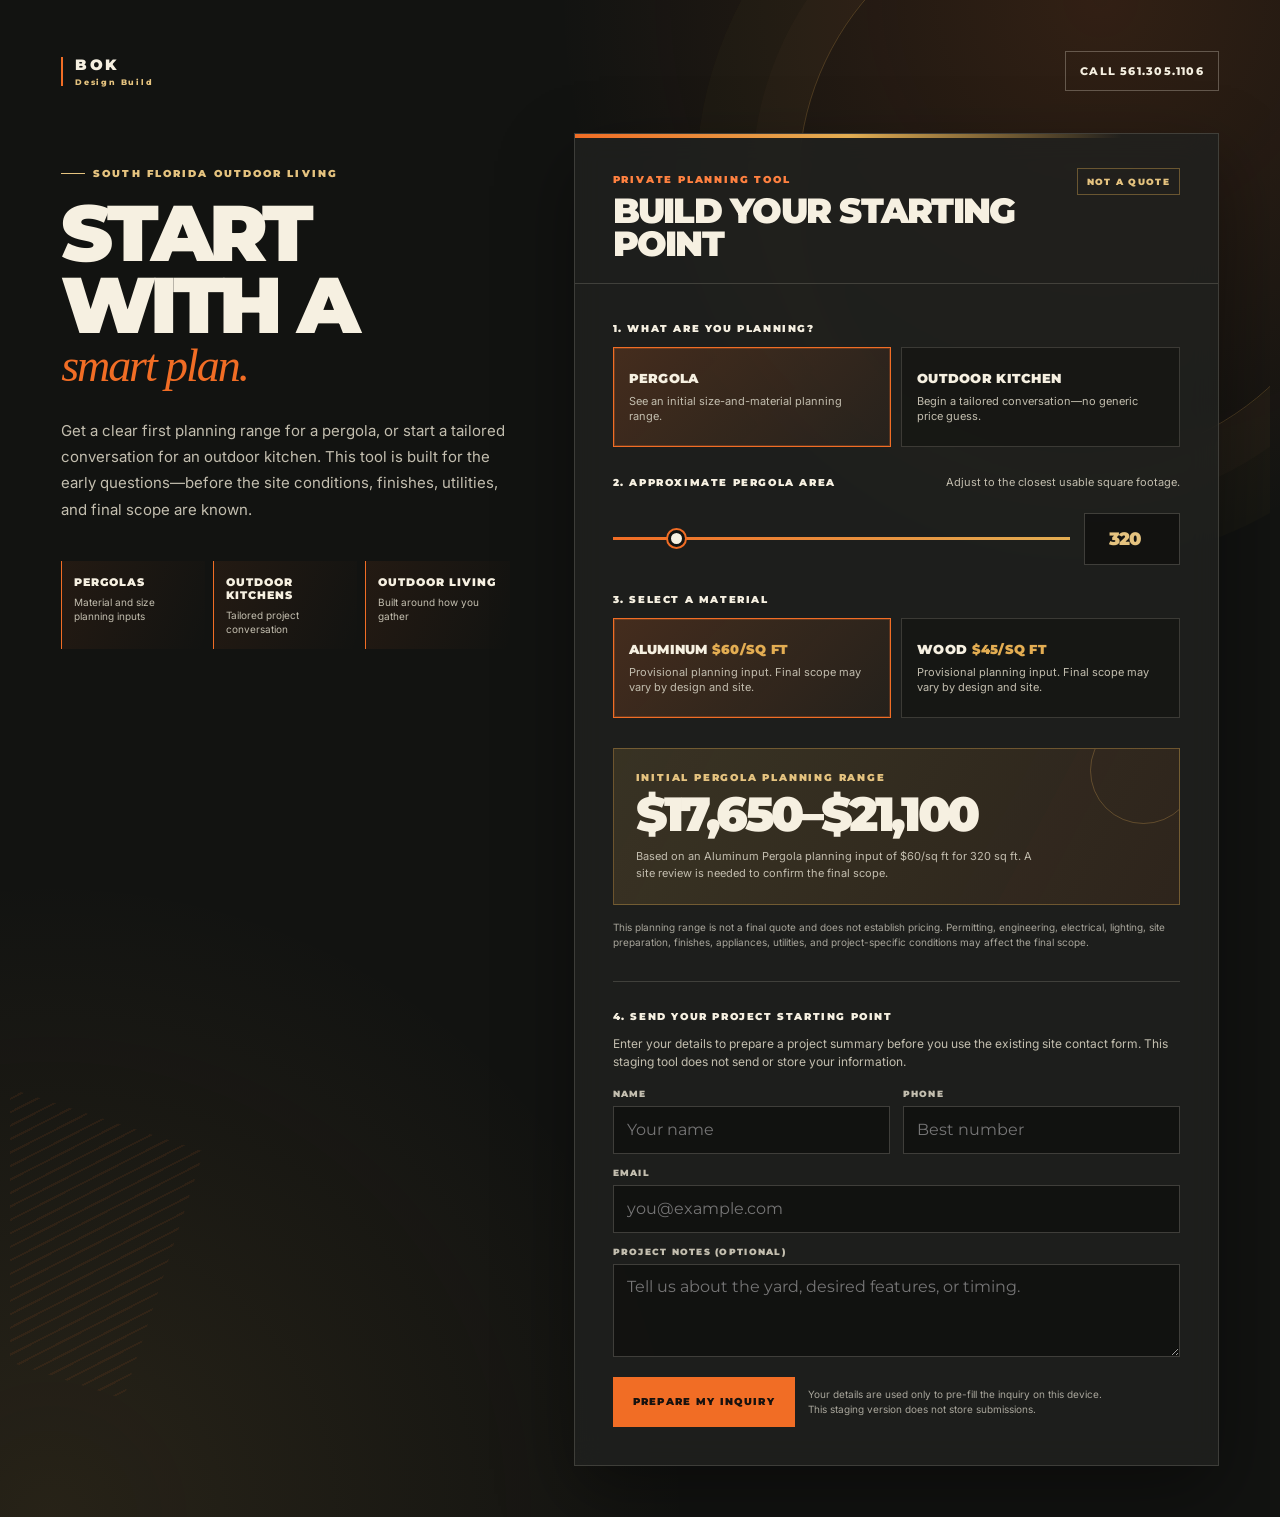
==== index.html @ 33dff97d "Add files via upload" ====
<!doctype html>
<html lang="en">
  <head>
    <meta charset="UTF-8" />
    <meta name="viewport" content="width=device-width, initial-scale=1" />
    <meta name="robots" content="noindex, nofollow" />
    <title>BOK Outdoor Living Planning Tool</title>
    <link rel="preconnect" href="https://fonts.googleapis.com" />
    <link rel="preconnect" href="https://fonts.gstatic.com" crossorigin />
    <link href="https://fonts.googleapis.com/css2?family=Montserrat:ital,wght@0,500;0,700;0,800;0,900;1,500&family=Inter:wght@400;500;600&display=swap" rel="stylesheet" />
    <link rel="stylesheet" href="./estimator.css" />
  </head>
  <body>
    <main class="estimator-shell" aria-labelledby="estimator-title">
      <div class="brand-bar">
        <a class="brand-lockup" href="https://bokdesignbuild.com/" target="_top" aria-label="BOK Design Build home">
          <span class="brand-name">BOK<small>Design Build</small></span>
        </a>
        <a class="phone-link" href="tel:+15613051106">Call 561.305.1106</a>
      </div>

      <section class="hero-grid">
        <div class="intro">
          <span class="eyebrow">South Florida outdoor living</span>
          <h1 id="estimator-title">Start with a<br /><em>smart plan.</em></h1>
          <p class="intro-copy">Get a clear first planning range for a pergola, or start a tailored conversation for an outdoor kitchen. This tool is built for the early questions—before the site conditions, finishes, utilities, and final scope are known.</p>
          <div class="proof-points" aria-label="Estimator highlights">
            <div class="proof-point"><b>Pergolas</b><span>Material and size planning inputs</span></div>
            <div class="proof-point"><b>Outdoor kitchens</b><span>Tailored project conversation</span></div>
            <div class="proof-point"><b>Outdoor living</b><span>Built around how you gather</span></div>
          </div>
        </div>

        <section class="estimator-card" aria-labelledby="card-title">
          <div class="estimator-card__head">
            <div>
              <span class="card-kicker">Private planning tool</span>
              <h2 id="card-title">Build your starting point</h2>
            </div>
            <span class="estimate-status">Not a quote</span>
          </div>

          <div class="estimator-card__body">
            <span class="section-label">1. What are you planning?</span>
            <div class="choice-row" role="group" aria-label="Project type">
              <button class="choice-button is-active" type="button" data-project="pergola" aria-pressed="true">
                <strong>Pergola</strong>
                <small>See an initial size-and-material planning range.</small>
              </button>
              <button class="choice-button" type="button" data-project="kitchen" aria-pressed="false">
                <strong>Outdoor kitchen</strong>
                <small>Begin a tailored conversation—no generic price guess.</small>
              </button>
            </div>

            <div class="input-section">
              <div class="sqft-label-row">
                <span class="section-label" id="sqft-label">2. Approximate project area</span>
                <p id="sqft-helper">Adjust to the closest usable square footage.</p>
              </div>
              <div class="sqft-control">
                <input id="square-feet-range" type="range" min="80" max="2000" step="10" value="320" aria-labelledby="sqft-label" aria-describedby="sqft-helper" />
                <input class="number-input" id="square-feet-number" type="number" min="80" max="5000" step="10" value="320" inputmode="numeric" aria-label="Approximate project area in square feet" />
              </div>
            </div>

            <div class="material-section pergola-only" id="material-section">
              <span class="section-label">3. Select a material</span>
              <div class="material-grid" role="group" aria-label="Pergola material">
                <button class="material-card is-active" type="button" data-material="aluminum" aria-pressed="true">
                  <strong>Aluminum <span>$60/sq ft</span></strong>
                  <small>Provisional planning input. Final scope may vary by design and site.</small>
                </button>
                <button class="material-card" type="button" data-material="wood" aria-pressed="false">
                  <strong>Wood <span>$45/sq ft</span></strong>
                  <small>Provisional planning input. Final scope may vary by design and site.</small>
                </button>
              </div>
            </div>

            <div class="estimate-panel" id="estimate-panel" aria-live="polite">
              <span class="estimate-panel__label" id="estimate-label">Initial pergola planning range</span>
              <strong class="estimate-range" id="estimate-range">$17,650–$21,100</strong>
              <p class="estimate-context" id="estimate-context">Based on an Aluminum Pergola planning input of $60/sq ft for 320 sq ft. A site review is needed to confirm the final scope.</p>
            </div>
            <p class="disclaimer" id="estimate-disclaimer">This planning range is not a final quote and does not establish pricing. Permitting, engineering, electrical, lighting, site preparation, finishes, appliances, utilities, and project-specific conditions may affect the final scope.</p>

            <section class="lead-section" aria-labelledby="lead-title">
              <span class="section-label" id="lead-title">4. Send your project starting point</span>
              <p class="lead-intro">Enter your details to prepare a project summary before you use the existing site contact form. This staging tool does not send or store your information.</p>
              <form class="lead-form" id="lead-form" novalidate>
                <div class="field">
                  <label for="lead-name">Name</label>
                  <input id="lead-name" name="name" autocomplete="name" required maxlength="80" placeholder="Your name" />
                </div>
                <div class="field">
                  <label for="lead-phone">Phone</label>
                  <input id="lead-phone" name="phone" autocomplete="tel" type="tel" required maxlength="50" placeholder="Best number" />
                </div>
                <div class="field field--wide">
                  <label for="lead-email">Email</label>
                  <input id="lead-email" name="email" autocomplete="email" type="email" required maxlength="120" placeholder="you@example.com" />
                </div>
                <div class="field field--wide">
                  <label for="lead-notes">Project notes <span>(optional)</span></label>
                  <textarea id="lead-notes" name="notes" maxlength="320" placeholder="Tell us about the yard, desired features, or timing."></textarea>
                </div>
                <div class="form-actions">
                  <button class="button" type="submit">Prepare my inquiry</button>
                  <p class="form-note">Your details are used only to pre-fill the inquiry on this device. This staging version does not store submissions.</p>
                </div>
              </form>
              <div class="handoff" id="handoff" aria-live="polite">
                <p>Your project summary is ready. Copy it, then complete the existing site contact form when you are ready to submit.</p>
                <div class="handoff-actions">
                  <a id="contact-form-link" href="https://bokdesignbuild.com/" target="_top" rel="noopener">Open the site contact form</a>
                  <button class="button button--secondary" id="copy-inquiry" type="button">Copy project summary</button>
                  <p class="copy-status" id="copy-status" role="status" hidden></p>
                </div>
              </div>
            </section>
          </div>
        </section>
      </section>
    </main>
    <script type="module" src="./estimator.js"></script>
  </body>
</html>
---- estimator.css ----
:root {
  color-scheme: dark;
  --ink: #121311;
  --ink-soft: #20221f;
  --ink-elevated: #2a2c28;
  --line: rgba(246, 240, 225, 0.16);
  --paper: #f6f0e1;
  --paper-muted: #c3beaf;
  --orange: #f16d25;
  --orange-hot: #ff8140;
  --gold: #e3ad52;
  --gold-soft: #e5c37f;
  --success: #b9d486;
  --shadow: rgba(0, 0, 0, 0.38);
  --ease-out: cubic-bezier(0.23, 1, 0.32, 1);
  font-family: "Montserrat", "Arial Narrow", Arial, sans-serif;
}

* {
  box-sizing: border-box;
}

html {
  background: var(--ink);
  scroll-behavior: smooth;
}

body {
  min-width: 300px;
  margin: 0;
  background:
    radial-gradient(circle at 86% 0%, rgba(241, 109, 37, 0.14), transparent 34rem),
    radial-gradient(circle at 4% 100%, rgba(227, 173, 82, 0.1), transparent 40rem),
    var(--ink);
  color: var(--paper);
}

button,
input,
textarea {
  font: inherit;
}

button,
a {
  -webkit-tap-highlight-color: transparent;
}

button {
  cursor: pointer;
}

a {
  color: inherit;
}

.estimator-shell {
  position: relative;
  isolation: isolate;
  overflow: hidden;
  max-width: 1260px;
  margin: 0 auto;
  padding: clamp(20px, 4vw, 52px);
}

.estimator-shell::before,
.estimator-shell::after {
  position: absolute;
  z-index: -1;
  content: "";
  pointer-events: none;
}

.estimator-shell::before {
  top: -100px;
  right: -90px;
  width: min(55vw, 560px);
  aspect-ratio: 1;
  border: 1px solid rgba(227, 173, 82, 0.23);
  border-radius: 50%;
  box-shadow: 0 0 0 46px rgba(227, 173, 82, 0.025), 0 0 0 102px rgba(227, 173, 82, 0.018);
}

.estimator-shell::after {
  bottom: 10%;
  left: -100px;
  width: 260px;
  height: 260px;
  background: repeating-linear-gradient(135deg, rgba(241, 109, 37, 0.08) 0 2px, transparent 2px 12px);
  transform: rotate(18deg);
}

.brand-bar {
  display: flex;
  align-items: center;
  justify-content: space-between;
  gap: 18px;
  padding-bottom: clamp(22px, 4vw, 42px);
}

.brand-lockup {
  display: inline-flex;
  align-items: center;
  color: var(--paper);
  text-decoration: none;
}

.brand-name {
  display: block;
  padding-left: 12px;
  border-left: 2px solid var(--orange);
  font-size: 15px;
  font-weight: 900;
  letter-spacing: 0.17em;
  line-height: 1;
}

.brand-name small {
  display: block;
  margin-top: 6px;
  color: var(--gold-soft);
  font-size: 8px;
  font-weight: 800;
  letter-spacing: 0.22em;
}

.phone-link {
  display: inline-flex;
  align-items: center;
  justify-content: center;
  min-height: 40px;
  padding: 0 14px;
  border: 1px solid rgba(246, 240, 225, 0.28);
  color: var(--paper);
  font-size: 11px;
  font-weight: 800;
  letter-spacing: 0.11em;
  text-decoration: none;
  text-transform: uppercase;
  transition: border-color 180ms var(--ease-out), color 180ms var(--ease-out), transform 160ms var(--ease-out);
}

.phone-link:hover,
.phone-link:focus-visible {
  border-color: var(--gold);
  color: var(--gold-soft);
}

.phone-link:active,
.button:active,
.choice-button:active,
.material-card:active {
  transform: scale(0.97);
}

.hero-grid {
  display: grid;
  grid-template-columns: minmax(0, 0.82fr) minmax(400px, 1.18fr);
  gap: clamp(28px, 5vw, 76px);
  align-items: start;
}

.intro {
  padding-top: clamp(8px, 2vw, 30px);
}

.eyebrow {
  display: inline-flex;
  align-items: center;
  gap: 8px;
  color: var(--gold-soft);
  font-size: 10px;
  font-weight: 900;
  letter-spacing: 0.21em;
  text-transform: uppercase;
}

.eyebrow::before {
  width: 24px;
  height: 1px;
  background: currentColor;
  content: "";
}

h1,
h2,
p {
  margin: 0;
}

h1 {
  max-width: 620px;
  margin-top: 17px;
  font-size: clamp(43px, 6.2vw, 90px);
  font-weight: 900;
  letter-spacing: -0.067em;
  line-height: 0.91;
  text-transform: uppercase;
}

h1 em {
  display: block;
  color: var(--orange);
  font-family: Georgia, serif;
  font-size: 0.58em;
  font-weight: 400;
  letter-spacing: -0.045em;
  line-height: 1.1;
  text-transform: none;
}

.intro-copy {
  max-width: 500px;
  margin-top: 26px;
  color: var(--paper-muted);
  font-family: Inter, Arial, sans-serif;
  font-size: 15px;
  line-height: 1.75;
}

.proof-points {
  display: grid;
  grid-template-columns: repeat(3, minmax(0, 1fr));
  gap: 8px;
  margin-top: 38px;
}

.proof-point {
  padding: 15px 12px 13px;
  border-left: 1px solid var(--orange);
  background: linear-gradient(110deg, rgba(241, 109, 37, 0.08), transparent);
}

.proof-point b {
  display: block;
  color: var(--paper);
  font-size: 11px;
  font-weight: 900;
  letter-spacing: 0.09em;
  line-height: 1.2;
  text-transform: uppercase;
}

.proof-point span {
  display: block;
  margin-top: 6px;
  color: var(--paper-muted);
  font-family: Inter, Arial, sans-serif;
  font-size: 10px;
  line-height: 1.4;
}

.estimator-card {
  position: relative;
  overflow: hidden;
  border: 1px solid rgba(246, 240, 225, 0.15);
  background: rgba(32, 34, 31, 0.82);
  box-shadow: 0 28px 70px var(--shadow);
  backdrop-filter: blur(14px);
}

.estimator-card::before {
  position: absolute;
  top: 0;
  left: 0;
  width: 100%;
  height: 4px;
  background: linear-gradient(90deg, var(--orange), var(--gold), transparent 85%);
  content: "";
}

.estimator-card__head {
  display: flex;
  align-items: flex-start;
  justify-content: space-between;
  gap: 16px;
  padding: clamp(24px, 4vw, 34px) clamp(20px, 4vw, 38px) 22px;
  border-bottom: 1px solid var(--line);
}

.estimator-card__head h2 {
  margin-top: 8px;
  font-size: clamp(25px, 3.2vw, 35px);
  font-weight: 900;
  letter-spacing: -0.05em;
  line-height: 0.94;
  text-transform: uppercase;
}

.card-kicker {
  color: var(--orange-hot);
  font-size: 10px;
  font-weight: 900;
  letter-spacing: 0.18em;
  text-transform: uppercase;
}

.estimate-status {
  flex: 0 0 auto;
  padding: 7px 9px;
  border: 1px solid rgba(227, 173, 82, 0.38);
  color: var(--gold-soft);
  font-size: 9px;
  font-weight: 900;
  letter-spacing: 0.14em;
  text-align: right;
  text-transform: uppercase;
}

.estimator-card__body {
  padding: clamp(22px, 4vw, 38px);
}

.section-label {
  display: block;
  margin-bottom: 12px;
  color: var(--paper);
  font-size: 10px;
  font-weight: 900;
  letter-spacing: 0.16em;
  text-transform: uppercase;
}

.choice-row,
.material-grid {
  display: grid;
  grid-template-columns: repeat(2, minmax(0, 1fr));
  gap: 10px;
}

.choice-button,
.material-card {
  min-height: 100px;
  padding: 15px;
  border: 1px solid var(--line);
  background: rgba(18, 19, 17, 0.58);
  color: var(--paper);
  text-align: left;
  transition: border-color 180ms var(--ease-out), background 180ms var(--ease-out), transform 160ms var(--ease-out), box-shadow 180ms var(--ease-out);
}

.choice-button:hover,
.choice-button:focus-visible,
.material-card:hover,
.material-card:focus-visible {
  border-color: rgba(227, 173, 82, 0.58);
  outline: none;
}

.choice-button.is-active,
.material-card.is-active {
  border-color: var(--orange);
  background: linear-gradient(135deg, rgba(241, 109, 37, 0.19), rgba(241, 109, 37, 0.035));
  box-shadow: inset 0 0 0 1px rgba(241, 109, 37, 0.25);
}

.choice-button strong,
.material-card strong {
  display: block;
  font-size: 13px;
  font-weight: 900;
  letter-spacing: 0.02em;
  text-transform: uppercase;
}

.choice-button small,
.material-card small {
  display: block;
  margin-top: 8px;
  color: var(--paper-muted);
  font-family: Inter, Arial, sans-serif;
  font-size: 11px;
  line-height: 1.35;
}

.material-card strong span {
  color: var(--gold);
}

.input-section {
  margin-top: 28px;
}

.sqft-label-row {
  display: flex;
  align-items: baseline;
  justify-content: space-between;
  gap: 18px;
}

.sqft-label-row p {
  color: var(--paper-muted);
  font-family: Inter, Arial, sans-serif;
  font-size: 11px;
}

.sqft-control {
  display: grid;
  grid-template-columns: minmax(0, 1fr) 96px;
  gap: 14px;
  align-items: center;
  margin-top: 12px;
}

input[type="range"] {
  width: 100%;
  height: 26px;
  margin: 0;
  appearance: none;
  background: transparent;
}

input[type="range"]::-webkit-slider-runnable-track {
  height: 3px;
  background: linear-gradient(90deg, var(--orange), var(--gold));
}

input[type="range"]::-moz-range-track {
  height: 3px;
  background: linear-gradient(90deg, var(--orange), var(--gold));
}

input[type="range"]::-webkit-slider-thumb {
  width: 17px;
  height: 17px;
  margin-top: -7px;
  appearance: none;
  border: 3px solid var(--ink);
  border-radius: 50%;
  background: var(--paper);
  box-shadow: 0 0 0 2px var(--orange);
}

input[type="range"]::-moz-range-thumb {
  width: 17px;
  height: 17px;
  border: 3px solid var(--ink);
  border-radius: 50%;
  background: var(--paper);
  box-shadow: 0 0 0 2px var(--orange);
}

.number-input,
.field input,
.field textarea {
  width: 100%;
  border: 1px solid rgba(246, 240, 225, 0.2);
  border-radius: 0;
  outline: none;
  background: rgba(14, 15, 13, 0.72);
  color: var(--paper);
  transition: border-color 180ms var(--ease-out), box-shadow 180ms var(--ease-out);
}

.number-input {
  height: 52px;
  padding: 0 12px;
  color: var(--gold-soft);
  font-size: 18px;
  font-weight: 900;
  letter-spacing: -0.05em;
  text-align: center;
}

.field input {
  min-height: 48px;
  padding: 0 13px;
}

.field textarea {
  min-height: 93px;
  padding: 12px 13px;
  resize: vertical;
}

.number-input:focus,
.field input:focus,
.field textarea:focus {
  border-color: var(--gold);
  box-shadow: 0 0 0 3px rgba(227, 173, 82, 0.11);
}

.material-section {
  margin-top: 28px;
}

.estimate-panel {
  position: relative;
  margin-top: 30px;
  padding: 22px;
  overflow: hidden;
  border: 1px solid rgba(227, 173, 82, 0.35);
  background: linear-gradient(118deg, rgba(227, 173, 82, 0.14), rgba(241, 109, 37, 0.08));
}

.estimate-panel::after {
  position: absolute;
  top: -32px;
  right: -18px;
  width: 105px;
  height: 105px;
  border: 1px solid rgba(227, 173, 82, 0.28);
  border-radius: 50%;
  content: "";
}

.estimate-panel__label {
  display: block;
  color: var(--gold-soft);
  font-size: 10px;
  font-weight: 900;
  letter-spacing: 0.18em;
  text-transform: uppercase;
}

.estimate-range {
  position: relative;
  z-index: 1;
  display: block;
  margin-top: 8px;
  color: var(--paper);
  font-size: clamp(28px, 4.6vw, 48px);
  font-weight: 900;
  letter-spacing: -0.075em;
  line-height: 0.95;
}

.estimate-context {
  position: relative;
  z-index: 1;
  margin-top: 10px;
  max-width: 410px;
  color: var(--paper-muted);
  font-family: Inter, Arial, sans-serif;
  font-size: 11px;
  line-height: 1.55;
}

.estimate-panel.is-consult .estimate-range {
  max-width: 360px;
  color: var(--gold-soft);
  font-size: clamp(24px, 3.6vw, 33px);
  letter-spacing: -0.055em;
}

.disclaimer {
  margin-top: 15px;
  color: #a9a69c;
  font-family: Inter, Arial, sans-serif;
  font-size: 10px;
  line-height: 1.55;
}

.lead-section {
  margin-top: 30px;
  padding-top: 28px;
  border-top: 1px solid var(--line);
}

.lead-intro {
  max-width: 600px;
  color: var(--paper-muted);
  font-family: Inter, Arial, sans-serif;
  font-size: 12px;
  line-height: 1.55;
}

.lead-form {
  display: grid;
  grid-template-columns: repeat(2, minmax(0, 1fr));
  gap: 13px;
  margin-top: 16px;
}

.field {
  min-width: 0;
}

.field label {
  display: block;
  margin-bottom: 7px;
  color: var(--paper-muted);
  font-size: 9px;
  font-weight: 900;
  letter-spacing: 0.14em;
  text-transform: uppercase;
}

.field--wide {
  grid-column: 1 / -1;
}

.form-actions {
  display: flex;
  align-items: center;
  gap: 13px;
  grid-column: 1 / -1;
  margin-top: 3px;
}

.button {
  display: inline-flex;
  align-items: center;
  justify-content: center;
  min-height: 50px;
  padding: 0 19px;
  border: 1px solid var(--orange);
  background: var(--orange);
  color: #17120f;
  font-size: 10px;
  font-weight: 950;
  letter-spacing: 0.13em;
  line-height: 1;
  text-align: center;
  text-decoration: none;
  text-transform: uppercase;
  transition: background 180ms var(--ease-out), transform 160ms var(--ease-out), border-color 180ms var(--ease-out);
}

.button:hover,
.button:focus-visible {
  border-color: var(--orange-hot);
  background: var(--orange-hot);
  outline: none;
}

.form-note {
  max-width: 315px;
  color: #a9a69c;
  font-family: Inter, Arial, sans-serif;
  font-size: 10px;
  line-height: 1.45;
}

.handoff {
  display: none;
  margin-top: 16px;
  padding: 14px;
  border-left: 2px solid var(--success);
  background: rgba(185, 212, 134, 0.08);
}

.handoff.is-visible {
  display: block;
}

.handoff p {
  color: var(--paper-muted);
  font-family: Inter, Arial, sans-serif;
  font-size: 11px;
  line-height: 1.5;
}

.handoff a {
  display: inline-flex;
  margin-top: 10px;
  color: var(--success);
  font-size: 10px;
  font-weight: 900;
  letter-spacing: 0.12em;
  text-transform: uppercase;
}

.handoff-actions {
  display: flex;
  flex-wrap: wrap;
  align-items: center;
  gap: 10px 14px;
  margin-top: 10px;
}

.handoff a {
  margin-top: 0;
}

.button--secondary {
  min-height: 36px;
  padding: 0 11px;
  border-color: rgba(185, 212, 134, 0.6);
  background: transparent;
  color: var(--success);
  font-size: 9px;
}

.button--secondary:hover,
.button--secondary:focus-visible {
  border-color: var(--success);
  background: rgba(185, 212, 134, 0.1);
}

.copy-status {
  flex-basis: 100%;
  margin-top: 0 !important;
  color: var(--success) !important;
}

[hidden] {
  display: none !important;
}

@media (max-width: 900px) {
  .hero-grid {
    grid-template-columns: 1fr;
  }

  .intro {
    max-width: 720px;
  }
}

@media (max-width: 520px) {
  .estimator-shell {
    padding: 17px 13px 34px;
  }

  .brand-bar {
    align-items: flex-start;
  }

  .phone-link {
    min-height: 36px;
    padding: 0 9px;
    font-size: 9px;
  }

  .brand-name {
    font-size: 13px;
  }

  .proof-points {
    grid-template-columns: 1fr;
  }

  .choice-row,
  .material-grid,
  .lead-form {
    grid-template-columns: 1fr;
  }

  .sqft-control {
    grid-template-columns: 1fr 84px;
  }

  .form-actions {
    align-items: stretch;
    flex-direction: column;
  }

  .button {
    width: 100%;
  }

  .handoff-actions .button--secondary {
    width: auto;
  }

  .estimate-status {
    font-size: 8px;
  }
}

@media (prefers-reduced-motion: no-preference) {
  .estimator-card {
    animation: card-enter 520ms var(--ease-out) both;
  }

  @keyframes card-enter {
    from {
      opacity: 0;
      transform: translateY(18px);
    }
    to {
      opacity: 1;
      transform: translateY(0);
    }
  }
}
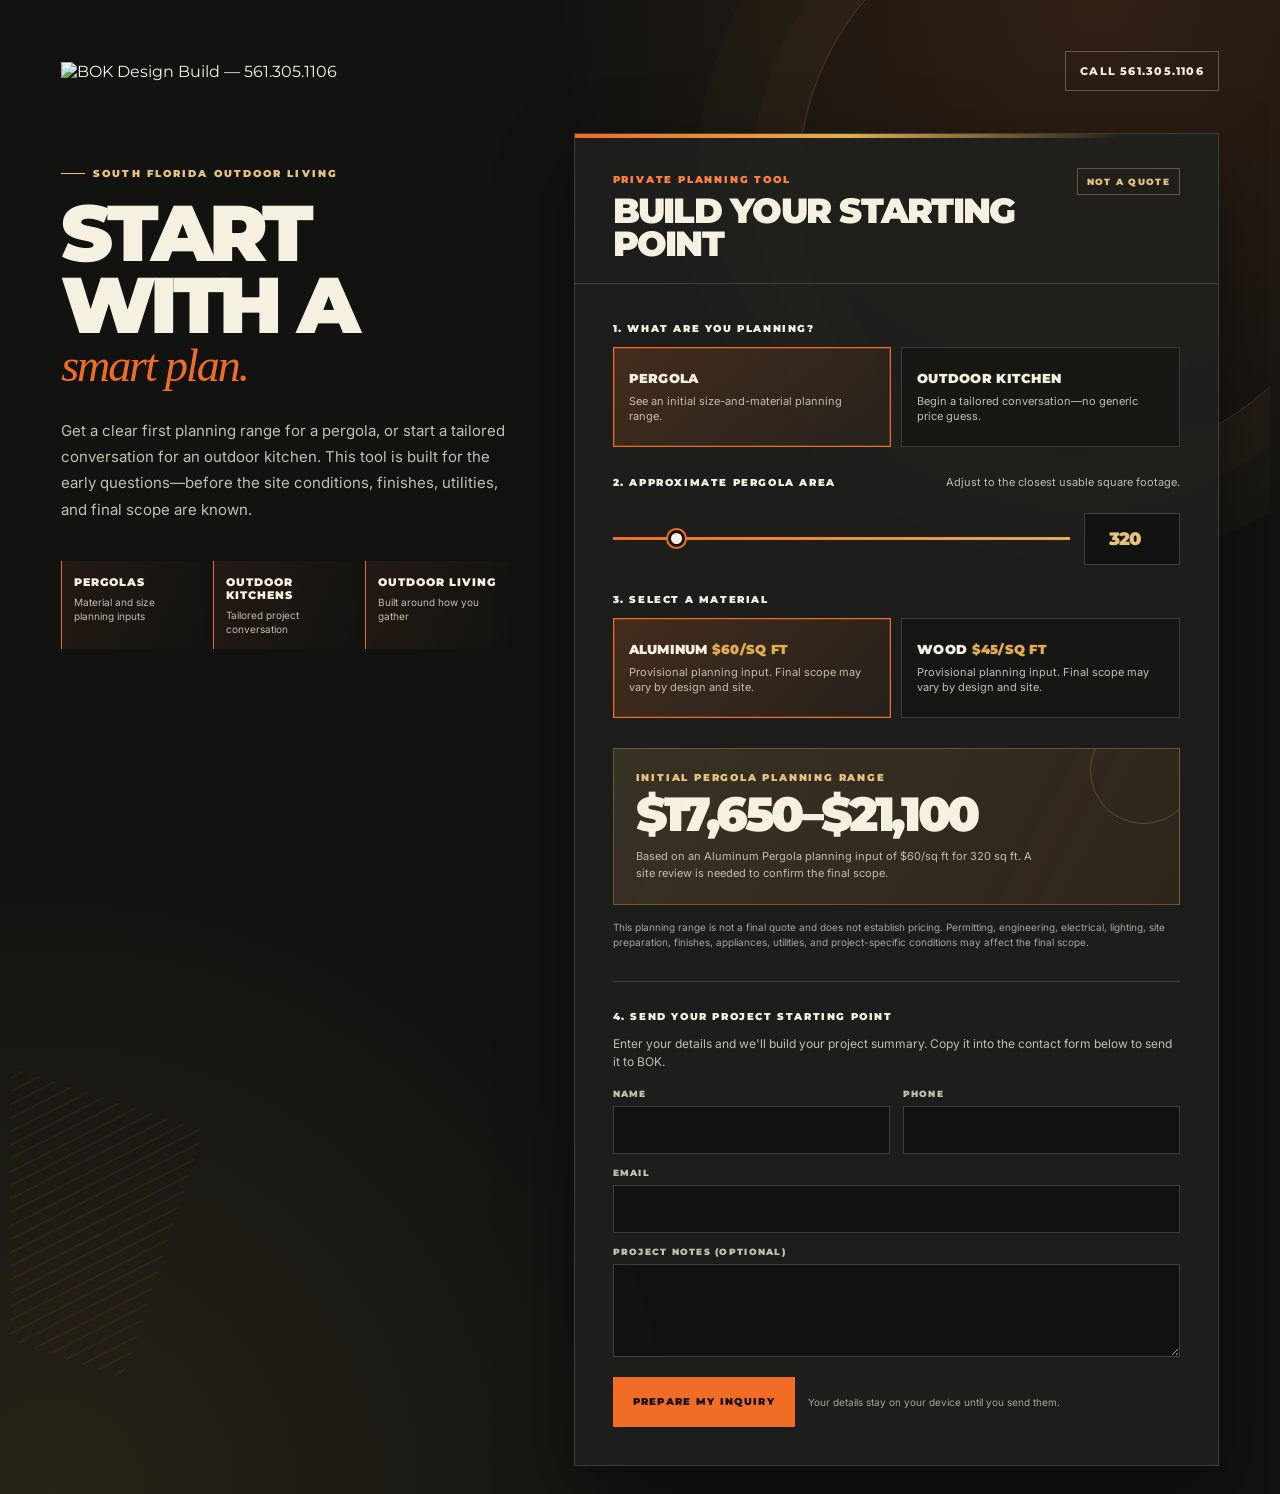
==== commit af0f40d8: "Launch BOK estimator copyn and header logo update" ====
--- a/index.html
+++ b/index.html
@@ -14,7 +14,7 @@
     <main class="estimator-shell" aria-labelledby="estimator-title">
       <div class="brand-bar">
         <a class="brand-lockup" href="https://bokdesignbuild.com/" target="_top" aria-label="BOK Design Build home">
-          <span class="brand-name">BOK<small>Design Build</small></span>
+          <img class="brand-logo" src="./assets/bok-official-logo-header.png" alt="BOK Design Build — 561.305.1106" />
         </a>
         <a class="phone-link" href="tel:+15613051106">Call 561.305.1106</a>
       </div>
@@ -87,34 +87,33 @@
 
             <section class="lead-section" aria-labelledby="lead-title">
               <span class="section-label" id="lead-title">4. Send your project starting point</span>
-              <p class="lead-intro">Enter your details to prepare a project summary before you use the existing site contact form. This staging tool does not send or store your information.</p>
+              <p class="lead-intro">Enter your details and we'll build your project summary. Copy it into the contact form below to send it to BOK.</p>
               <form class="lead-form" id="lead-form" novalidate>
                 <div class="field">
                   <label for="lead-name">Name</label>
-                  <input id="lead-name" name="name" autocomplete="name" required maxlength="80" placeholder="Your name" />
+                  <input id="lead-name" name="name" autocomplete="name" required maxlength="80" />
                 </div>
                 <div class="field">
                   <label for="lead-phone">Phone</label>
-                  <input id="lead-phone" name="phone" autocomplete="tel" type="tel" required maxlength="50" placeholder="Best number" />
+                  <input id="lead-phone" name="phone" autocomplete="tel" type="tel" required maxlength="50" />
                 </div>
                 <div class="field field--wide">
                   <label for="lead-email">Email</label>
-                  <input id="lead-email" name="email" autocomplete="email" type="email" required maxlength="120" placeholder="you@example.com" />
+                  <input id="lead-email" name="email" autocomplete="email" type="email" required maxlength="120" />
                 </div>
                 <div class="field field--wide">
                   <label for="lead-notes">Project notes <span>(optional)</span></label>
-                  <textarea id="lead-notes" name="notes" maxlength="320" placeholder="Tell us about the yard, desired features, or timing."></textarea>
+                  <textarea id="lead-notes" name="notes" maxlength="320"></textarea>
                 </div>
                 <div class="form-actions">
                   <button class="button" type="submit">Prepare my inquiry</button>
-                  <p class="form-note">Your details are used only to pre-fill the inquiry on this device. This staging version does not store submissions.</p>
+                  <p class="form-note">Your details stay on your device until you send them.</p>
                 </div>
               </form>
               <div class="handoff" id="handoff" aria-live="polite">
-                <p>Your project summary is ready. Copy it, then complete the existing site contact form when you are ready to submit.</p>
+                <p>Your project summary is ready. Copy it, then scroll to the contact form below to send it to BOK.</p>
                 <div class="handoff-actions">
-                  <a id="contact-form-link" href="https://bokdesignbuild.com/" target="_top" rel="noopener">Open the site contact form</a>
-                  <button class="button button--secondary" id="copy-inquiry" type="button">Copy project summary</button>
+                  <button class="button button--secondary" id="copy-inquiry" type="button">Copy Summary — Then Scroll to the Form Below</button>
                   <p class="copy-status" id="copy-status" role="status" hidden></p>
                 </div>
               </div>
--- a/estimator.css
+++ b/estimator.css
@@ -60,7 +60,7 @@
   overflow: hidden;
   max-width: 1260px;
   margin: 0 auto;
-  padding: clamp(20px, 4vw, 52px);
+  padding: clamp(20px, 4vw, 52px) clamp(20px, 4vw, 52px) clamp(14px, 2.2vw, 28px);
 }
 
 .estimator-shell::before,
@@ -101,27 +101,18 @@
 .brand-lockup {
   display: inline-flex;
   align-items: center;
+  flex: 0 1 286px;
   color: var(--paper);
   text-decoration: none;
 }
 
-.brand-name {
-  display: block;
-  padding-left: 12px;
-  border-left: 2px solid var(--orange);
-  font-size: 15px;
-  font-weight: 900;
-  letter-spacing: 0.17em;
-  line-height: 1;
-}
-
-.brand-name small {
-  display: block;
-  margin-top: 6px;
-  color: var(--gold-soft);
-  font-size: 8px;
-  font-weight: 800;
-  letter-spacing: 0.22em;
+.brand-logo {
+  display: block;
+  width: 100%;
+  height: auto;
+  max-height: 96px;
+  object-fit: contain;
+  object-position: left center;
 }
 
 .phone-link {
@@ -651,26 +642,12 @@
   line-height: 1.5;
 }
 
-.handoff a {
-  display: inline-flex;
-  margin-top: 10px;
-  color: var(--success);
-  font-size: 10px;
-  font-weight: 900;
-  letter-spacing: 0.12em;
-  text-transform: uppercase;
-}
-
 .handoff-actions {
   display: flex;
   flex-wrap: wrap;
   align-items: center;
   gap: 10px 14px;
   margin-top: 10px;
-}
-
-.handoff a {
-  margin-top: 0;
 }
 
 .button--secondary {
@@ -680,6 +657,9 @@
   background: transparent;
   color: var(--success);
   font-size: 9px;
+  line-height: 1.25;
+  text-align: center;
+  white-space: normal;
 }
 
 .button--secondary:hover,
@@ -710,11 +690,12 @@
 
 @media (max-width: 520px) {
   .estimator-shell {
-    padding: 17px 13px 34px;
+    padding: 17px 13px 16px;
   }
 
   .brand-bar {
     align-items: flex-start;
+    gap: 10px;
   }
 
   .phone-link {
@@ -723,8 +704,12 @@
     font-size: 9px;
   }
 
-  .brand-name {
-    font-size: 13px;
+  .brand-lockup {
+    flex-basis: 210px;
+  }
+
+  .brand-logo {
+    max-height: 74px;
   }
 
   .proof-points {
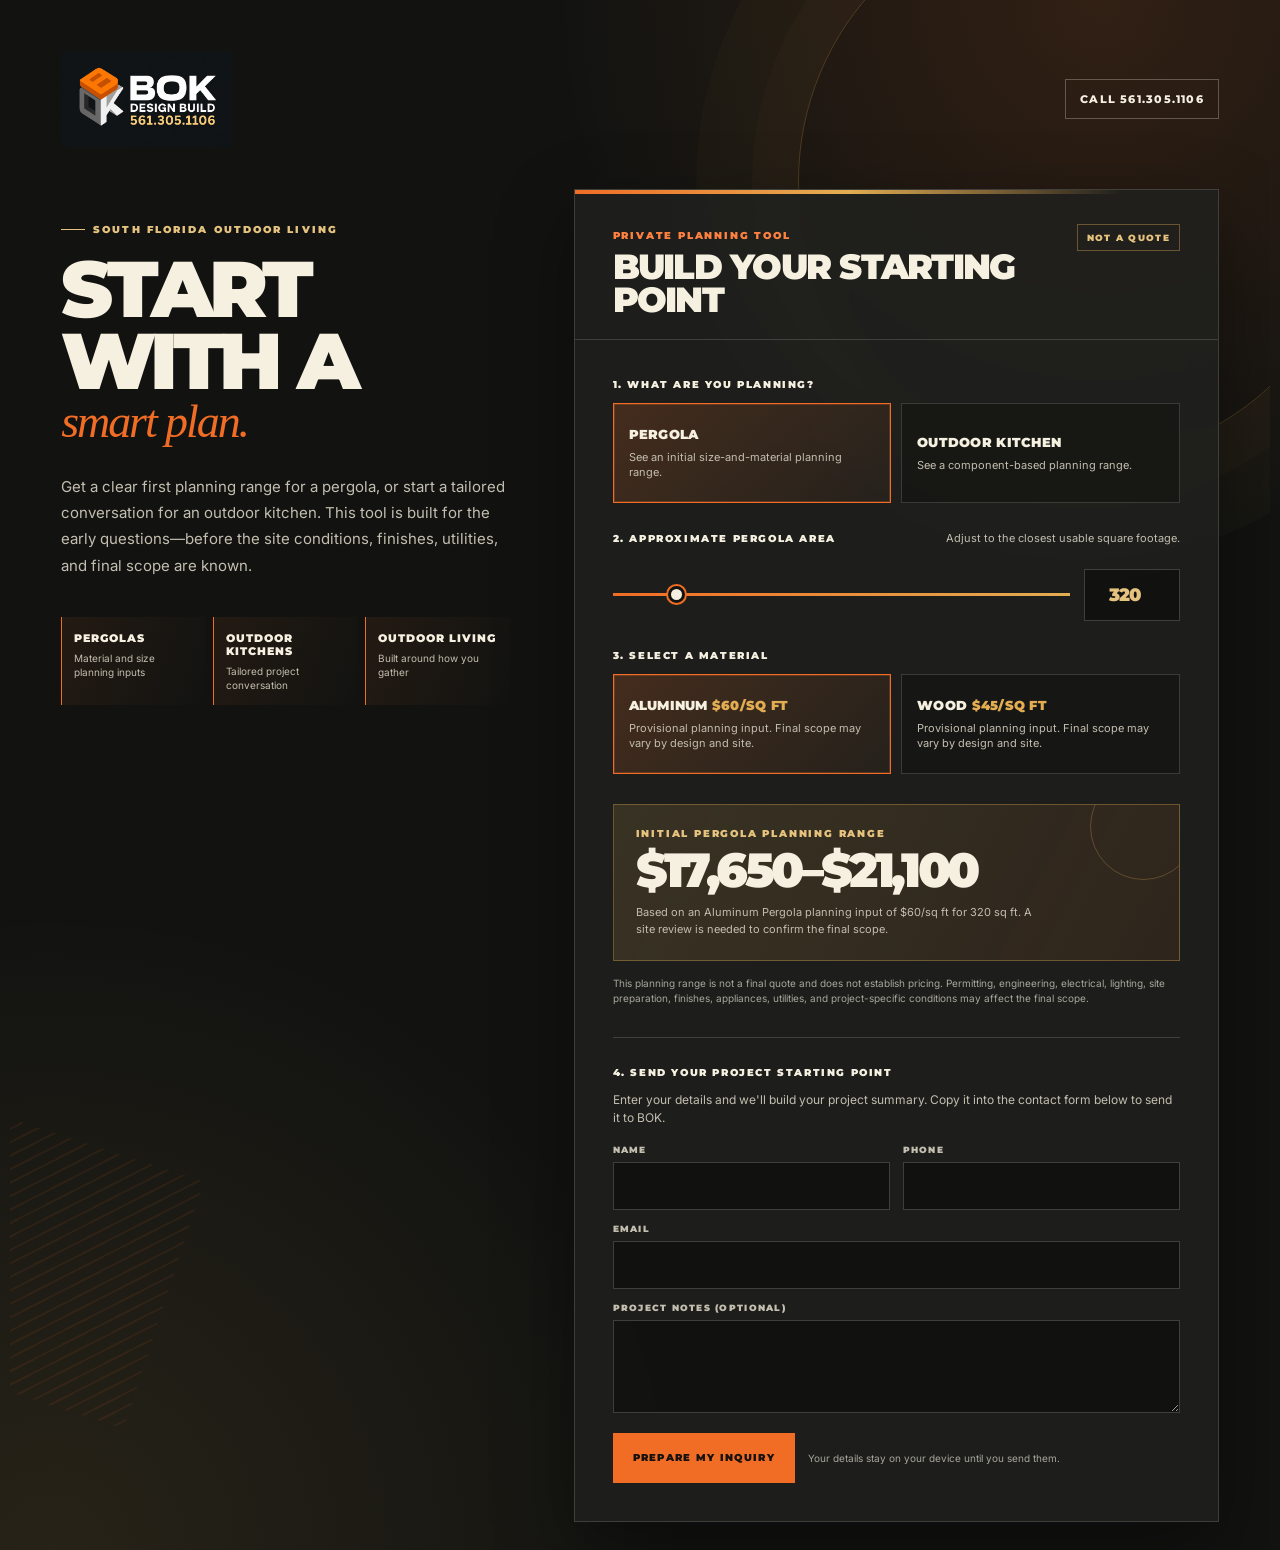
==== commit 213b5dfd: "Add files via upload" ====
--- a/index.html
+++ b/index.html
@@ -49,7 +49,7 @@
               </button>
               <button class="choice-button" type="button" data-project="kitchen" aria-pressed="false">
                 <strong>Outdoor kitchen</strong>
-                <small>Begin a tailored conversation—no generic price guess.</small>
+                <small>See a component-based planning range.</small>
               </button>
             </div>
 
@@ -74,6 +74,29 @@
                 <button class="material-card" type="button" data-material="wood" aria-pressed="false">
                   <strong>Wood <span>$45/sq ft</span></strong>
                   <small>Provisional planning input. Final scope may vary by design and site.</small>
+                </button>
+              </div>
+            </div>
+
+
+            <div class="material-section" id="grill-section" hidden>
+              <span class="section-label">3. Choose your grill</span>
+              <div class="material-grid" role="group" aria-label="Grill selection">
+                <button class="material-card is-active" type="button" data-grill="none" aria-pressed="true">
+                  <strong>No grill yet <span>$0</span></strong>
+                  <small>Plan the build first—add the grill later.</small>
+                </button>
+                <button class="material-card" type="button" data-grill="napoleon" aria-pressed="false">
+                  <strong>Napoleon 32″ <span>$2,200</span></strong>
+                  <small>700 Series. Base model—larger sizes quoted on request.</small>
+                </button>
+                <button class="material-card" type="button" data-grill="deltaheat" aria-pressed="false">
+                  <strong>Delta Heat 32″ <span>$3,200</span></strong>
+                  <small>Base model—larger sizes quoted on request.</small>
+                </button>
+                <button class="material-card" type="button" data-grill="twineagles" aria-pressed="false">
+                  <strong>Twin Eagles 30″ <span>$5,900</span></strong>
+                  <small>Base model—larger sizes quoted on request.</small>
                 </button>
               </div>
             </div>
